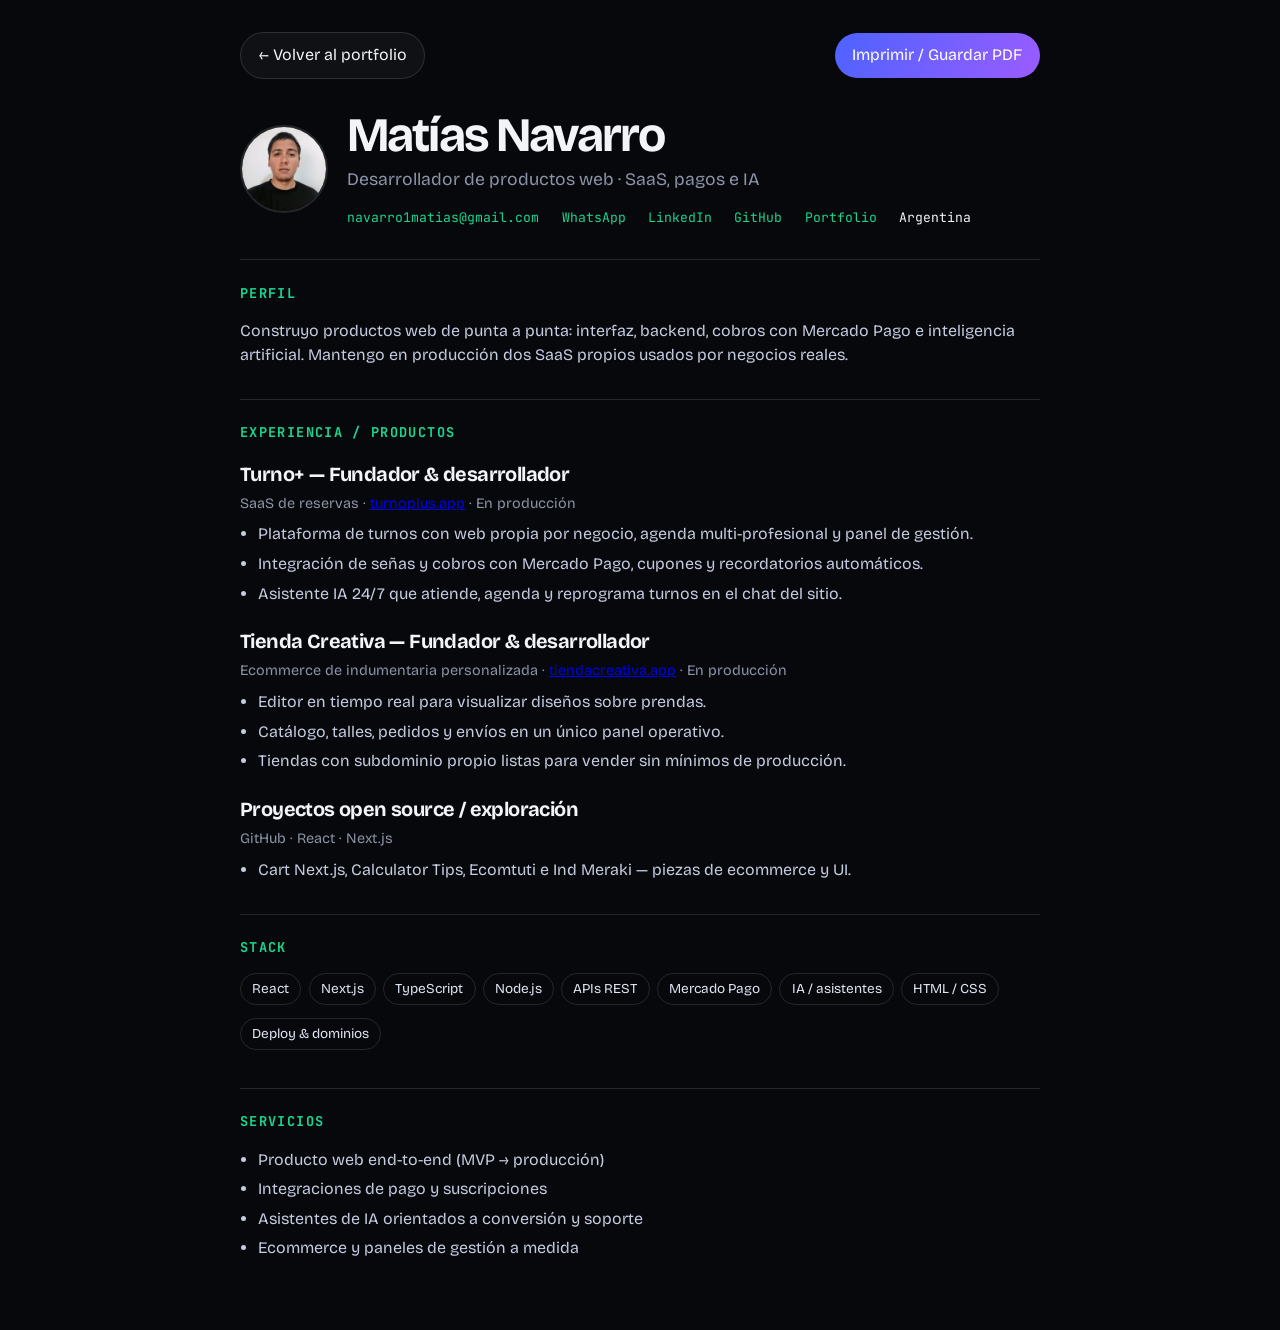
==== cv.html @ 80653406 "Expand portfolio with about, stack, contact links, CV and SEO. Co-authored-by: Cursor <cursoragent@c" ====
<!DOCTYPE html>
<html lang="es">
<head>
  <meta charset="UTF-8" />
  <meta name="viewport" content="width=device-width, initial-scale=1" />
  <meta name="color-scheme" content="dark light" />
  <title>CV — Matías Navarro</title>
  <meta name="description" content="Curriculum de Matías Navarro: desarrollador de productos web, SaaS, Mercado Pago e IA." />
  <meta name="robots" content="noindex" />
  <link rel="icon" href="favicon.svg" type="image/svg+xml" />
  <link rel="preconnect" href="https://fonts.googleapis.com" />
  <link rel="preconnect" href="https://fonts.gstatic.com" crossorigin />
  <link href="https://fonts.googleapis.com/css2?family=Bricolage+Grotesque:opsz,wght@12..96,400;12..96,600;12..96,800&family=JetBrains+Mono:wght@400;500&display=swap" rel="stylesheet" />
  <style>
    :root {
      --bg: #07080c;
      --ink: #f2f4f8;
      --muted: #8b93a7;
      --line: rgba(255, 255, 255, 0.12);
      --blue: #4c63ff;
      --green: #19d68f;
    }
    * { box-sizing: border-box; }
    body {
      margin: 0; background: var(--bg); color: var(--ink);
      font-family: "Bricolage Grotesque", system-ui, sans-serif;
      line-height: 1.5; padding: 2rem 1.2rem 4rem;
    }
    .wrap { max-width: 800px; margin: 0 auto; }
    .bar {
      display: flex; flex-wrap: wrap; gap: 0.8rem; justify-content: space-between;
      align-items: center; margin-bottom: 2rem;
    }
    .bar a, .bar button {
      font: inherit; cursor: pointer; text-decoration: none; color: var(--ink);
      padding: 0.65rem 1.1rem; border-radius: 999px; border: 1px solid var(--line);
      background: rgba(255, 255, 255, 0.04);
    }
    .bar .print {
      background: linear-gradient(120deg, var(--blue), #9b5cff); border: none; color: #fff;
    }
    header { display: flex; gap: 1.2rem; align-items: center; margin-bottom: 2rem; }
    header img {
      width: 88px; height: 88px; border-radius: 50%; object-fit: cover;
      border: 2px solid var(--line);
    }
    h1 { margin: 0; font-size: clamp(2rem, 5vw, 3rem); letter-spacing: -0.04em; line-height: 1; }
    .role { margin: 0.5rem 0 0; color: var(--muted); font-size: 1.1rem; }
    .contact-row {
      display: flex; flex-wrap: wrap; gap: 0.8rem 1.4rem; margin-top: 0.9rem;
      font-family: "JetBrains Mono", monospace; font-size: 0.82rem;
    }
    .contact-row a { color: var(--green); text-decoration: none; }
    section { margin-top: 2rem; padding-top: 1.4rem; border-top: 1px solid var(--line); }
    h2 {
      margin: 0 0 1rem; font-size: 0.85rem; letter-spacing: 0.1em;
      text-transform: uppercase; font-family: "JetBrains Mono", monospace; color: var(--green);
    }
    p { color: #c5cce0; margin: 0 0 0.8rem; }
    .job { margin-bottom: 1.3rem; }
    .job h3 { margin: 0 0 0.25rem; font-size: 1.25rem; letter-spacing: -0.03em; }
    .job .meta { color: var(--muted); font-size: 0.9rem; margin-bottom: 0.5rem; }
    ul { margin: 0; padding-left: 1.1rem; color: #c5cce0; }
    li { margin-bottom: 0.35rem; }
    .chips { list-style: none; display: flex; flex-wrap: wrap; gap: 0.45rem; padding: 0; }
    .chips li {
      padding: 0.3rem 0.7rem; border-radius: 999px; border: 1px solid var(--line);
      font-size: 0.85rem; color: #dfe4f2;
    }
    @media print {
      body { background: #fff; color: #111; padding: 0; }
      .bar { display: none; }
      p, ul, .job .meta, .role { color: #333; }
      .contact-row a { color: #0a6; }
      h2 { color: #0a6; }
      section { border-color: #ddd; }
      header img { border-color: #ccc; }
      .chips li { border-color: #ccc; color: #222; }
    }
  </style>
</head>
<body>
  <div class="wrap">
    <div class="bar">
      <a href="index.html">← Volver al portfolio</a>
      <button class="print" type="button" onclick="window.print()">Imprimir / Guardar PDF</button>
    </div>

    <header>
      <img src="img/avatar.jpg" alt="Matías Navarro" />
      <div>
        <h1>Matías Navarro</h1>
        <p class="role">Desarrollador de productos web · SaaS, pagos e IA</p>
        <div class="contact-row">
          <a href="mailto:navarro1matias@gmail.com">navarro1matias@gmail.com</a>
          <a href="https://wa.me/5491167515504" target="_blank" rel="noopener noreferrer">WhatsApp</a>
          <a href="https://linkedin.com/in/marcelomatiasnavarro" target="_blank" rel="noopener noreferrer">LinkedIn</a>
          <a href="https://github.com/MatiasNavarro-dev" target="_blank" rel="noopener noreferrer">GitHub</a>
          <a href="https://navarromatias.vercel.app" target="_blank" rel="noopener noreferrer">Portfolio</a>
          <span>Argentina</span>
        </div>
      </div>
    </header>

    <section>
      <h2>Perfil</h2>
      <p>
        Construyo productos web de punta a punta: interfaz, backend, cobros con Mercado Pago
        e inteligencia artificial. Mantengo en producción dos SaaS propios usados por negocios reales.
      </p>
    </section>

    <section>
      <h2>Experiencia / Productos</h2>
      <div class="job">
        <h3>Turno+ — Fundador &amp; desarrollador</h3>
        <p class="meta">SaaS de reservas · <a href="https://turnoplus.app">turnoplus.app</a> · En producción</p>
        <ul>
          <li>Plataforma de turnos con web propia por negocio, agenda multi-profesional y panel de gestión.</li>
          <li>Integración de señas y cobros con Mercado Pago, cupones y recordatorios automáticos.</li>
          <li>Asistente IA 24/7 que atiende, agenda y reprograma turnos en el chat del sitio.</li>
        </ul>
      </div>
      <div class="job">
        <h3>Tienda Creativa — Fundador &amp; desarrollador</h3>
        <p class="meta">Ecommerce de indumentaria personalizada · <a href="https://tiendacreativa.app">tiendacreativa.app</a> · En producción</p>
        <ul>
          <li>Editor en tiempo real para visualizar diseños sobre prendas.</li>
          <li>Catálogo, talles, pedidos y envíos en un único panel operativo.</li>
          <li>Tiendas con subdominio propio listas para vender sin mínimos de producción.</li>
        </ul>
      </div>
      <div class="job">
        <h3>Proyectos open source / exploración</h3>
        <p class="meta">GitHub · React · Next.js</p>
        <ul>
          <li>Cart Next.js, Calculator Tips, Ecomtuti e Ind Meraki — piezas de ecommerce y UI.</li>
        </ul>
      </div>
    </section>

    <section>
      <h2>Stack</h2>
      <ul class="chips">
        <li>React</li>
        <li>Next.js</li>
        <li>TypeScript</li>
        <li>Node.js</li>
        <li>APIs REST</li>
        <li>Mercado Pago</li>
        <li>IA / asistentes</li>
        <li>HTML / CSS</li>
        <li>Deploy &amp; dominios</li>
      </ul>
    </section>

    <section>
      <h2>Servicios</h2>
      <ul>
        <li>Producto web end-to-end (MVP → producción)</li>
        <li>Integraciones de pago y suscripciones</li>
        <li>Asistentes de IA orientados a conversión y soporte</li>
        <li>Ecommerce y paneles de gestión a medida</li>
      </ul>
    </section>
  </div>
</body>
</html>
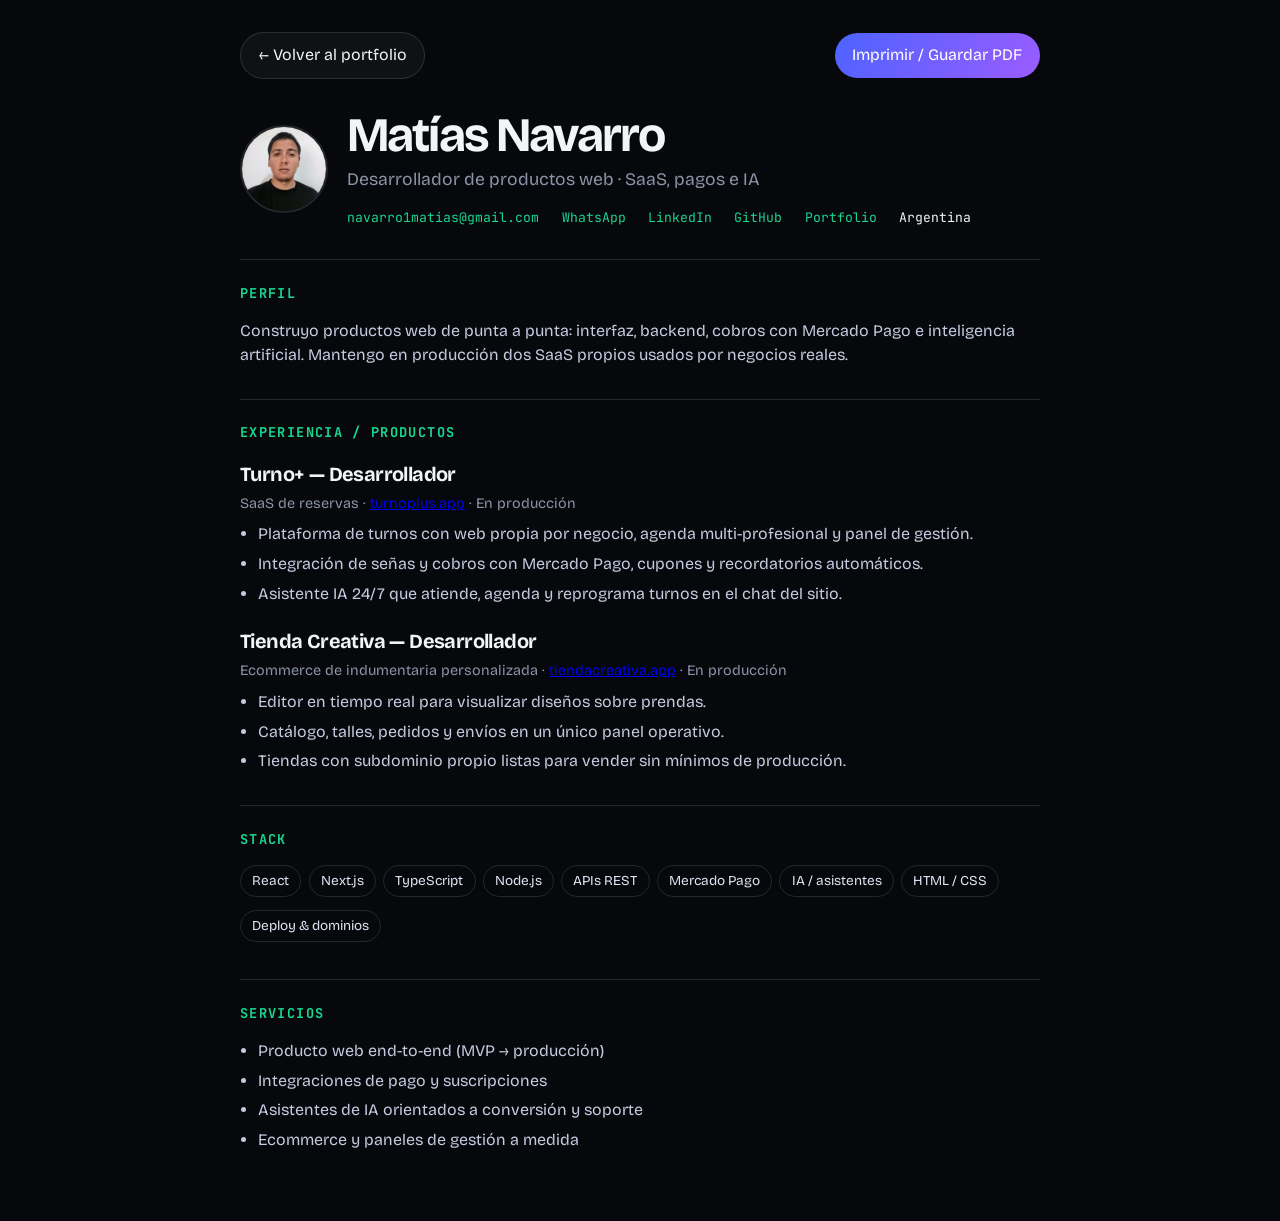
==== commit fcac93c5: "Tighten CV: drop side projects and founder title wording. Co-authored-by: Cursor <cursoragent@cursor" ====
--- a/cv.html
+++ b/cv.html
@@ -113,7 +113,7 @@
     <section>
       <h2>Experiencia / Productos</h2>
       <div class="job">
-        <h3>Turno+ — Fundador &amp; desarrollador</h3>
+        <h3>Turno+ — Desarrollador</h3>
         <p class="meta">SaaS de reservas · <a href="https://turnoplus.app">turnoplus.app</a> · En producción</p>
         <ul>
           <li>Plataforma de turnos con web propia por negocio, agenda multi-profesional y panel de gestión.</li>
@@ -122,19 +122,12 @@
         </ul>
       </div>
       <div class="job">
-        <h3>Tienda Creativa — Fundador &amp; desarrollador</h3>
+        <h3>Tienda Creativa — Desarrollador</h3>
         <p class="meta">Ecommerce de indumentaria personalizada · <a href="https://tiendacreativa.app">tiendacreativa.app</a> · En producción</p>
         <ul>
           <li>Editor en tiempo real para visualizar diseños sobre prendas.</li>
           <li>Catálogo, talles, pedidos y envíos en un único panel operativo.</li>
           <li>Tiendas con subdominio propio listas para vender sin mínimos de producción.</li>
-        </ul>
-      </div>
-      <div class="job">
-        <h3>Proyectos open source / exploración</h3>
-        <p class="meta">GitHub · React · Next.js</p>
-        <ul>
-          <li>Cart Next.js, Calculator Tips, Ecomtuti e Ind Meraki — piezas de ecommerce y UI.</li>
         </ul>
       </div>
     </section>
